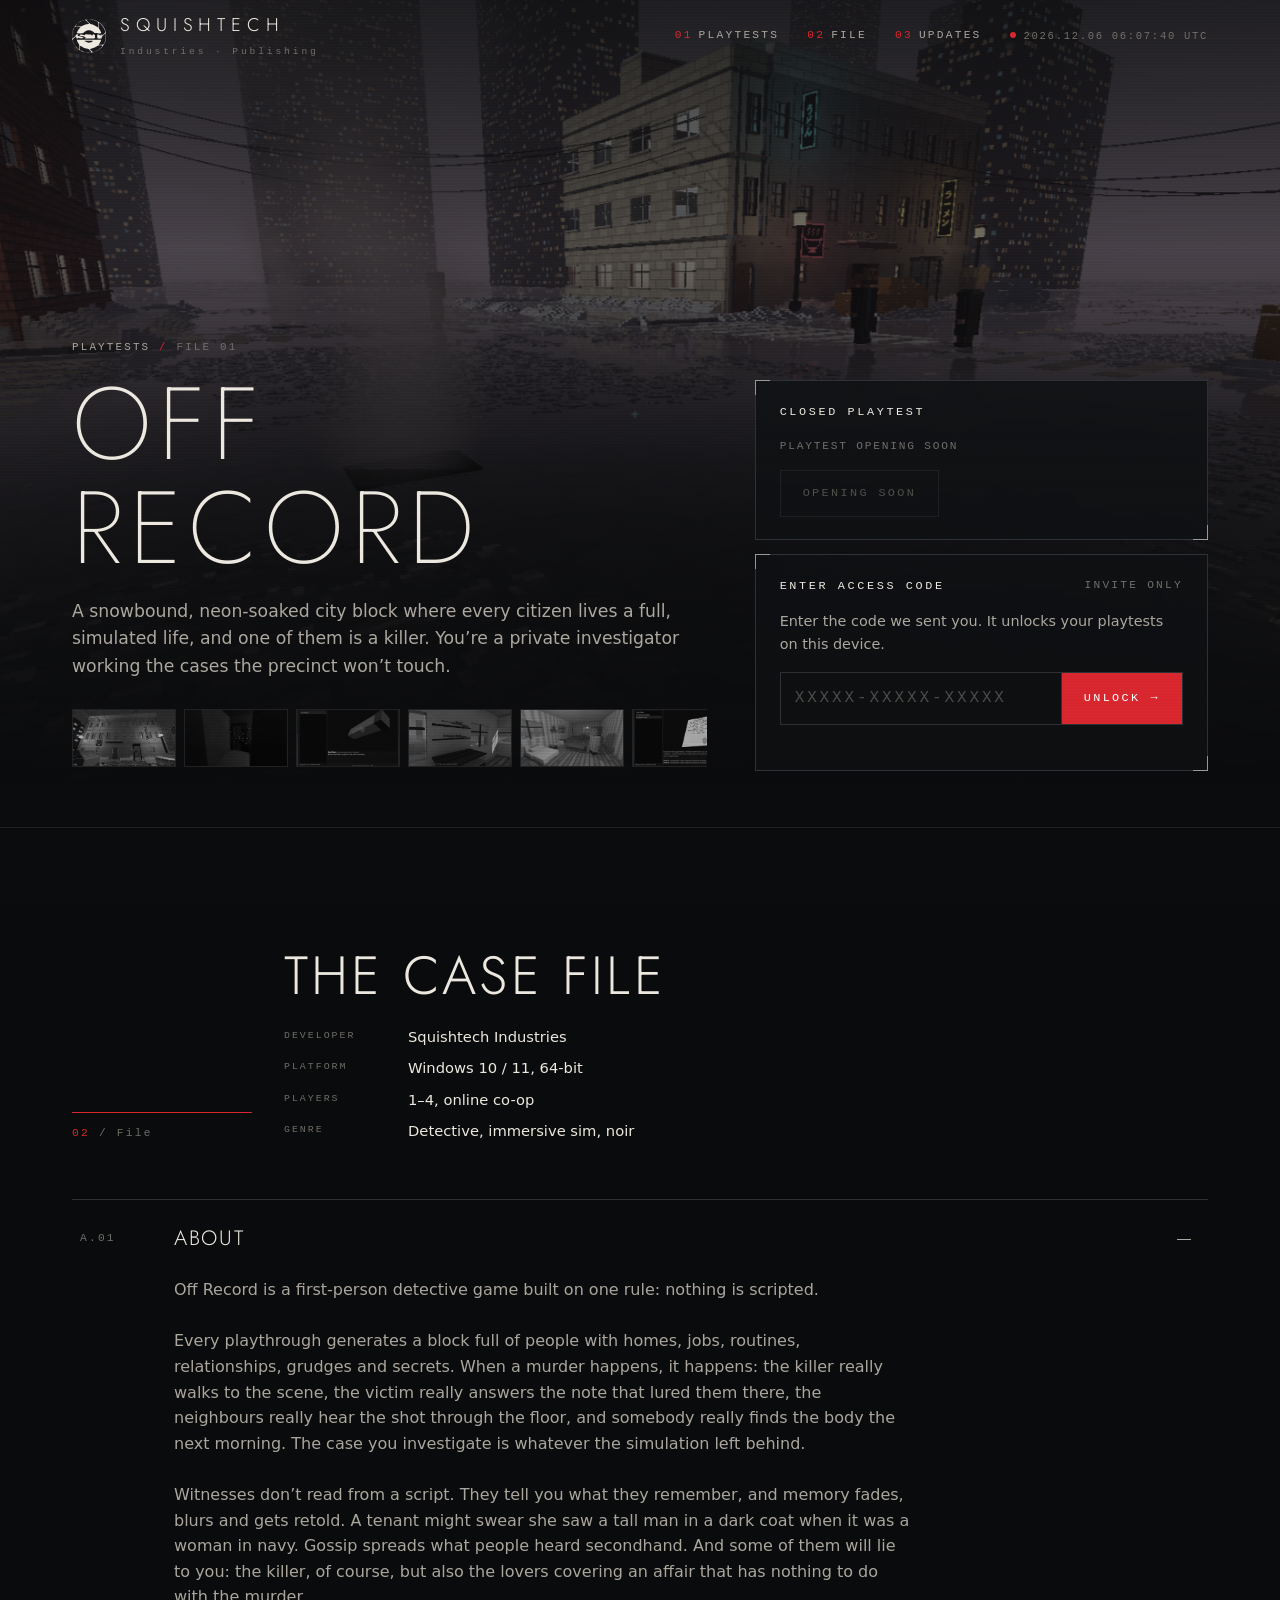
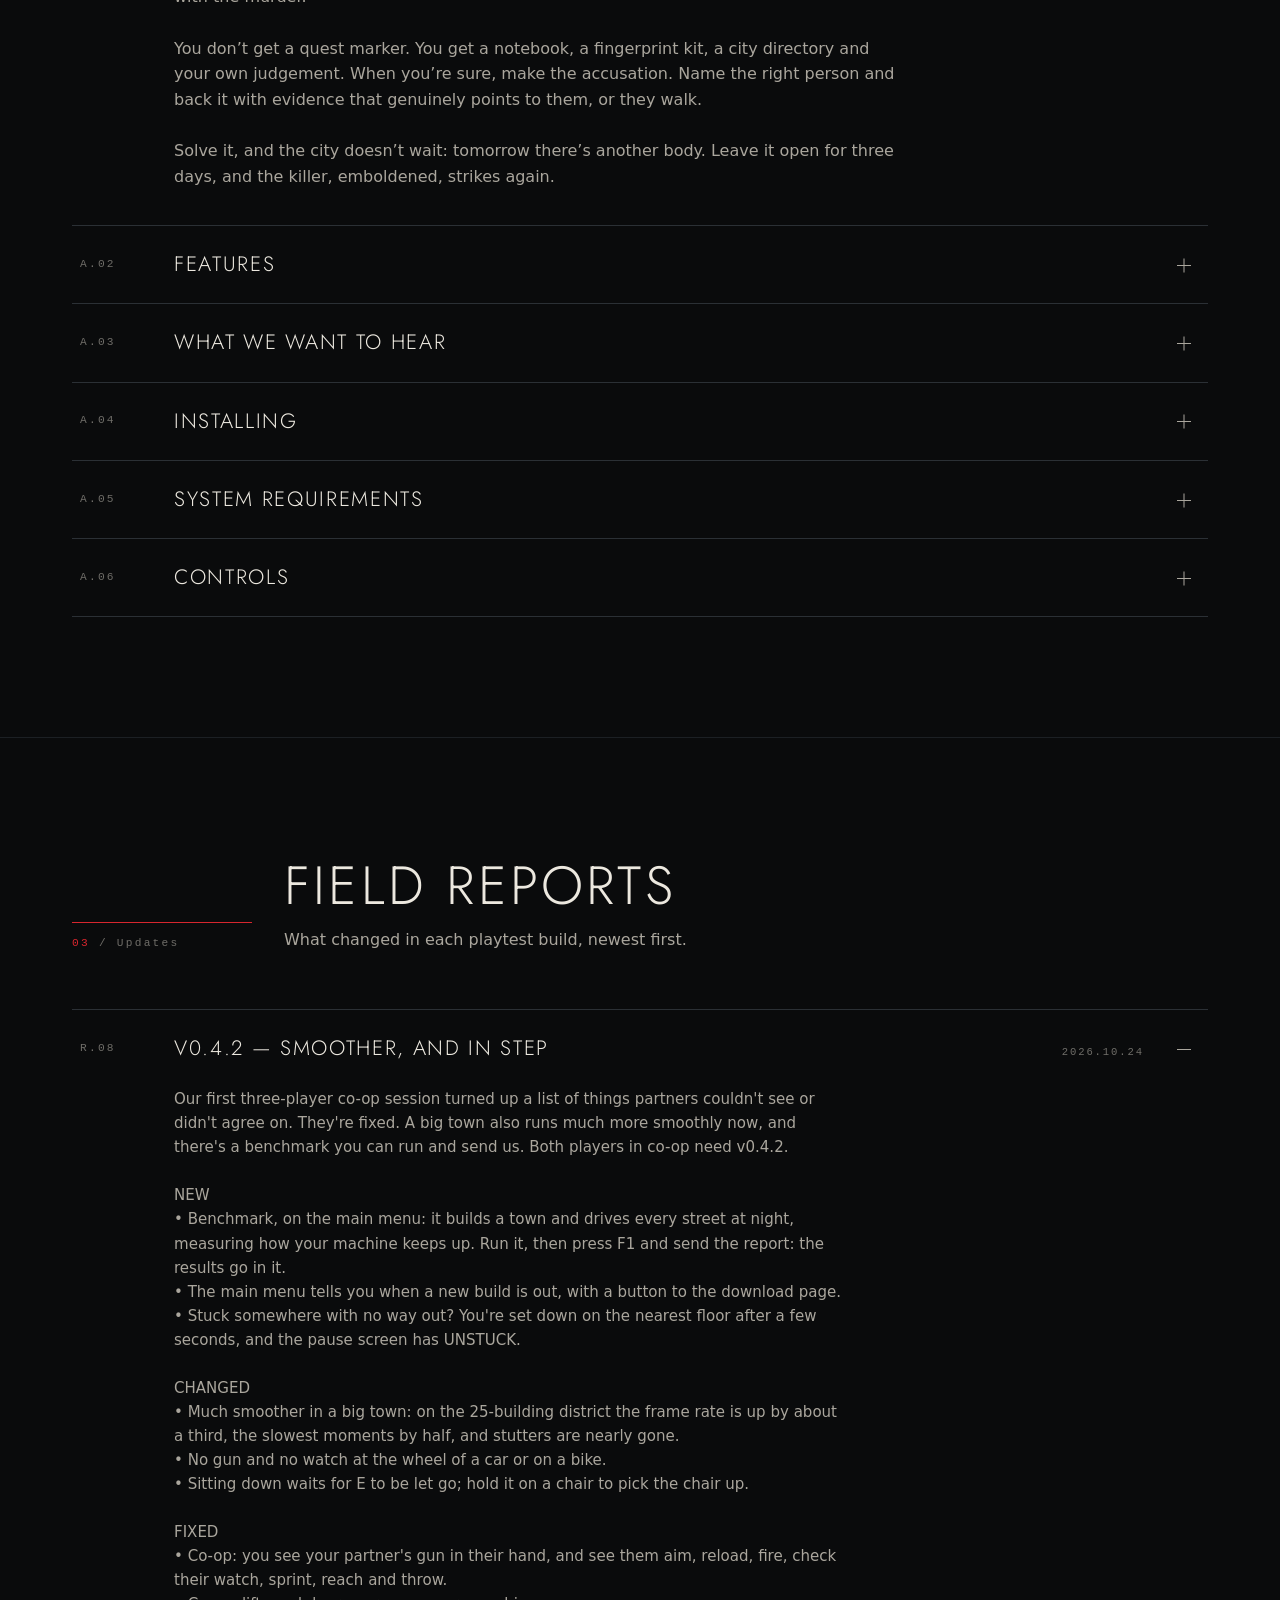
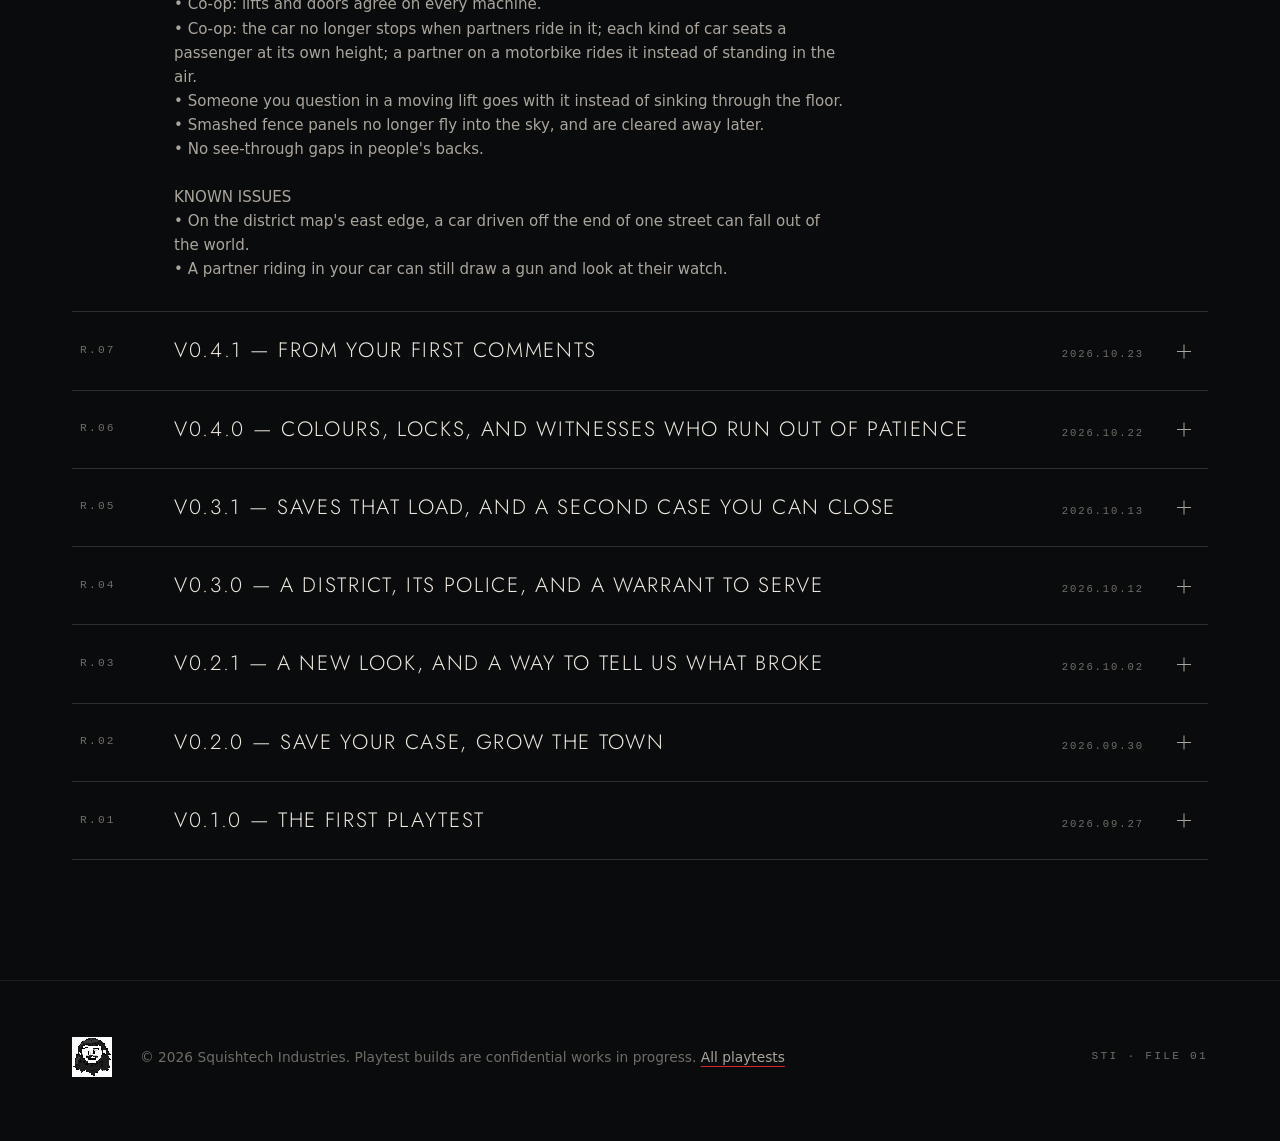
==== games/offrecord/index.html @ d476fdf0 "Squishtech Playtests landing page and download portal Turn the store-page mockup into the Squishtech" ====
<!doctype html>
<html lang="en">
<head>
<meta charset="utf-8">
<meta name="viewport" content="width=device-width,initial-scale=1">
<meta name="theme-color" content="#0a0b0c">
<title>Off Record · Squishtech Playtests</title>
<meta name="description" content="Off Record: a first-person detective game in a snowbound, neon-soaked city block where nothing is scripted. Closed playtest by Squishtech Industries.">
<meta property="og:title" content="Off Record">
<meta property="og:description" content="A snowbound, neon-soaked city block where every citizen lives a full simulated life, and one of them is a killer.">
<meta property="og:type" content="website">
<link rel="icon" href="../../site/favicon.svg" type="image/svg+xml">
<link rel="preload" href="../../site/fonts/jost-latin-300-normal.woff2" as="font" type="font/woff2" crossorigin>
<link rel="preload" href="../../site/fonts/jost-latin-200-normal.woff2" as="font" type="font/woff2" crossorigin>
<link rel="stylesheet" href="../../site/site.css">
</head>
<body data-root="../../">
<header class="site-head">
  <div class="shell">
    <a class="wordmark" href="../../" aria-label="Squishtech Industries Publishing, home">
      <img src="../../site/brand/sti-logo.svg" alt="">
      <div><span class="name">Squishtech</span><span class="sub">Industries · Publishing</span></div>
    </a>
    <nav class="site-nav" aria-label="Main">
      <a href="../../#playtests"><span>01</span>Playtests</a>
      <a href="#file"><span>02</span>File</a>
      <a href="#updates"><span>03</span>Updates</a>
      <span class="clock" data-clock aria-hidden="true"></span>
    </nav>
  </div>
</header>

<main>
  <section class="game-hero">
    <div class="bg" id="heroBg" role="img" aria-label="Off Record screenshot"></div>
    <div class="shell">
      <div>
        <div class="crumbs"><a href="../../#playtests">Playtests</a> <span class="signal">/</span> File 01</div>
        <h1 class="display" data-decode>Off Record</h1>
        <p class="lead">A snowbound, neon-soaked city block where every citizen lives a full, simulated life, and one of them is a killer. You’re a private investigator working the cases the precinct won’t touch.</p>
        <div class="filmstrip" id="filmstrip" aria-label="Screenshots"></div>
      </div>
      <aside class="side">
        <div class="panel frame">
          <h2>Closed playtest</h2>
          <div class="dl" data-download="offrecord" data-details="off"></div>
        </div>
        <div class="access" data-access></div>
      </aside>
    </div>
  </section>

  <section class="section" id="file">
    <div class="shell">
      <div class="section-head reveal">
        <div class="idx"><b>02</b> / File</div>
        <div>
          <h2 class="display" data-decode>The case file</h2>
          <dl class="facts" style="margin-top:22px">
            <dt>Developer</dt><dd>Squishtech Industries</dd>
            <dt>Platform</dt><dd>Windows 10 / 11, 64-bit</dd>
            <dt>Players</dt><dd>1–4, online co-op</dd>
            <dt>Genre</dt><dd>Detective, immersive sim, noir</dd>
          </dl>
        </div>
      </div>

      <div class="folio qa reveal">
        <div class="q is-open">
          <button class="tab" type="button" aria-expanded="true" aria-controls="f1"><span class="num">A.01</span><h3>About</h3><span class="chev" aria-hidden="true"></span></button>
          <div class="fold" id="f1"><div class="inner"><div class="leaf"><div><p>Off Record is a first-person detective game built on one rule: nothing is scripted.

Every playthrough generates a block full of people with homes, jobs, routines, relationships, grudges and secrets. When a murder happens, it happens: the killer really walks to the scene, the victim really answers the note that lured them there, the neighbours really hear the shot through the floor, and somebody really finds the body the next morning. The case you investigate is whatever the simulation left behind.

Witnesses don’t read from a script. They tell you what they remember, and memory fades, blurs and gets retold. A tenant might swear she saw a tall man in a dark coat when it was a woman in navy. Gossip spreads what people heard secondhand. And some of them will lie to you: the killer, of course, but also the lovers covering an affair that has nothing to do with the murder.

You don’t get a quest marker. You get a notebook, a fingerprint kit, a city directory and your own judgement. When you’re sure, make the accusation. Name the right person and back it with evidence that genuinely points to them, or they walk.

Solve it, and the city doesn’t wait: tomorrow there’s another body. Leave it open for three days, and the killer, emboldened, strikes again.</p></div></div></div></div>
        </div>

        <div class="q">
          <button class="tab" type="button" aria-expanded="false" aria-controls="f2"><span class="num">A.02</span><h3>Features</h3><span class="chev" aria-hidden="true"></span></button>
          <div class="fold" id="f2"><div class="inner"><div class="leaf"><div><ul class="feature-list">
            <li><b>Nothing is scripted.</b> Every playthrough generates a block of citizens with homes, jobs, schedules, relationships, grudges and secrets, and one of them becomes a killer.</li>
            <li><b>Witnesses who only know what they saw.</b> Interviews draw on each person’s own fading memory and secondhand gossip, never the truth. Some people lie, and not only the killer.</li>
            <li><b>Real forensics.</b> Dust anything you pick up for fingerprints and match them against prints you take. Every citizen writes in their own hand: compare a sample to that unsigned note yourself.</li>
            <li><b>No quest markers.</b> A notebook, an evidence kit, a city map and a public directory. Accuse only when you can prove it: the right person, and two pieces of evidence that point to them.</li>
            <li><b>The city doesn’t wait.</b> Solve a case and tomorrow brings another body. Leave one open for three days and the killer strikes again, often at the witness who saw them.</li>
            <li><b>A town you learn.</b> The streets stay; which building stands where, what’s in its basements and who lives there changes every game. Every building can be entered, rooftops included.</li>
            <li><b>People who live their day.</b> Citizens walk their schedules through the streets and halls; lamplit windows go dark as the block goes to bed.</li>
            <li><b>Firearms, with consequences.</b> Seven guns, aiming down the sights, recoil and reloads. Shots are heard through the building, and shooting the wrong person costs you.</li>
            <li><b>Co-op for up to four.</b> Share one city, one case file and one set of evidence.</li>
            <li><b>Winter neon noir.</b> Falling snow, rain-slick cobbles mirroring the signs, magenta haze, steaming grates and a noir jazz score.</li>
          </ul></div></div></div></div>
        </div>

        <div class="q">
          <button class="tab" type="button" aria-expanded="false" aria-controls="f3"><span class="num">A.03</span><h3>What we want to hear</h3><span class="chev" aria-hidden="true"></span></button>
          <div class="fold" id="f3"><div class="inner"><div class="leaf"><div><p>Was the case fair: could you solve it from what you found? Where did you get stuck? Did a witness say something that made no sense? Bugs, crashes and frame rates. Press F1 in game to send a report; the main menu’s benchmark adds your performance results to it. The case list’s Show solutions box reveals the answer after you’ve played.</p></div></div></div></div>
        </div>

        <div class="q">
          <button class="tab" type="button" aria-expanded="false" aria-controls="f4"><span class="num">A.04</span><h3>Installing</h3><span class="chev" aria-hidden="true"></span></button>
          <div class="fold" id="f4"><div class="inner"><div class="leaf"><div><p>Unzip anywhere and run OffRecord\OffRecord.exe, keeping the folder together. From then on the game updates itself: it checks for a newer build each time it starts and installs it on the next launch. Your saves and settings are kept.

The playtest isn’t code-signed yet: if Windows says it protected your PC, choose More info → Run anyway. In co-op, every player needs the same build.</p></div></div></div></div>
        </div>

        <div class="q">
          <button class="tab" type="button" aria-expanded="false" aria-controls="f5"><span class="num">A.05</span><h3>System requirements</h3><span class="chev" aria-hidden="true"></span></button>
          <div class="fold" id="f5"><div class="inner"><div class="leaf"><div><dl class="reqs">
            <dt>OS</dt><dd>Windows 10 or 11, 64-bit</dd>
            <dt>Graphics</dt><dd>Vulkan-capable GPU (roughly GTX 900 / RX 400 series or newer)</dd>
            <dt>Co-op</dt><dd>1–4 players; the host opens port 7777 to play over the internet</dd>
          </dl></div></div></div></div>
        </div>

        <div class="q">
          <button class="tab" type="button" aria-expanded="false" aria-controls="f6"><span class="num">A.06</span><h3>Controls</h3><span class="chev" aria-hidden="true"></span></button>
          <div class="fold" id="f6"><div class="inner"><div class="leaf"><div><table class="keys">
            <tr><td>Move / sprint / jump</td><td>WASD / Shift / Space</td></tr>
            <tr><td>Talk, open, collect, use</td><td>E</td></tr>
            <tr><td>Notebook</td><td>Tab</td></tr>
            <tr><td>Inventory, dust for prints</td><td>I, then F</td></tr>
            <tr><td>Map</td><td>M</td></tr>
            <tr><td>Wristwatch: set a time, wait</td><td>Q, scroll, E</td></tr>
            <tr><td>Flashlight</td><td>L</td></tr>
            <tr><td>Draw / switch gun</td><td>G / 1–7</td></tr>
            <tr><td>Fire / aim / reload</td><td>LMB / RMB / R</td></tr>
            <tr><td>Horn</td><td>H</td></tr>
            <tr><td>Performance, fullscreen</td><td>F3, F11</td></tr>
            <tr><td>Report a bug</td><td>F1</td></tr>
            <tr><td>Pause, settings</td><td>Esc</td></tr>
          </table></div></div></div></div>
        </div>
      </div>
    </div>
  </section>

  <section class="section" id="updates">
    <div class="shell">
      <div class="section-head reveal">
        <div class="idx"><b>03</b> / Updates</div>
        <div><h2 class="display" data-decode>Field reports</h2><p>What changed in each playtest build, newest first.</p></div>
      </div>
      <div class="log qa reveal" id="posts"></div>
    </div>
  </section>
</main>

<footer class="site-foot">
  <div class="shell">
    <img class="head" src="../../site/brand/squish-head.png" alt="" width="40" height="40">
    <p>© 2026 Squishtech Industries. Playtest builds are confidential works in progress. <a href="../../">All playtests</a></p>
    <span class="label">STI · File 01</span>
  </div>
</footer>

<script src="../../site/config.js"></script>
<script src="../../site/games.js"></script>
<script src="../../site/manifest.js"></script>
<script src="updates.js"></script>
<script src="../../site/fx.js"></script>
<script src="../../site/portal.js"></script>
<script>
(function () {
  const root = '../../';
  const reduce = matchMedia('(prefers-reduced-motion: reduce)').matches;
  const shots = ((window.SQT_SCREENSHOTS || {}).offrecord || []).map(p => root + p);
  const bg = document.getElementById('heroBg');
  const strip = document.getElementById('filmstrip');
  const url = u => 'url(' + JSON.stringify(u) + ')';
  let current = Math.max(0, shots.findIndex(s => /streets/i.test(s)));
  function show(i) {
    current = i;
    if (shots[i]) bg.style.backgroundImage = url(shots[i]);
    strip.querySelectorAll('button').forEach((b, j) => b.setAttribute('aria-current', String(i === j)));
  }
  shots.forEach((u, i) => {
    const b = document.createElement('button');
    b.type = 'button'; b.style.backgroundImage = url(u); b.setAttribute('aria-label', 'Show screenshot ' + (i + 1));
    b.addEventListener('click', () => show(i));
    strip.append(b);
  });
  show(current);
  if (!reduce) addEventListener('scroll', () => { bg.style.transform = `translateY(${scrollY * 0.25}px) scale(1.04)`; }, { passive: true });

  // field reports: each a fold, the newest open
  const list = document.getElementById('posts');
  const posts = (window.STORE_UPDATES || []).slice().sort((a, b) => String(b.date).localeCompare(String(a.date)));
  posts.forEach((p, i) => {
    const id = 'post-' + i;
    const q = document.createElement('div'); q.className = 'q' + (i === 0 ? ' is-open' : '');
    const tab = document.createElement('button'); tab.className = 'tab'; tab.type = 'button';
    tab.setAttribute('aria-expanded', String(i === 0)); tab.setAttribute('aria-controls', id);
    const num = document.createElement('span'); num.className = 'num'; num.textContent = 'R.' + String(posts.length - i).padStart(2, '0');
    const h = document.createElement('h3');
    const title = document.createElement('span'); title.textContent = p.title || 'Update';
    const t = document.createElement('time'); t.dateTime = p.date || ''; t.textContent = String(p.date || '').replace(/-/g, '.');
    h.append(title, t);
    const chev = document.createElement('span'); chev.className = 'chev'; chev.setAttribute('aria-hidden', 'true');
    tab.append(num, h, chev);
    const fold = document.createElement('div'); fold.className = 'fold'; fold.id = id;
    const inner = document.createElement('div'); inner.className = 'inner';
    const leaf = document.createElement('div'); leaf.className = 'leaf';
    const body = document.createElement('p'); body.className = 'text'; body.textContent = p.body || '';
    leaf.append(body); inner.append(leaf); fold.append(inner); q.append(tab, fold); list.append(q);
  });
  if (!posts.length) list.textContent = 'No updates posted yet.';
})();
</script>
</body>
</html>
---- site/site.css ----
/* Squishtech Industries Publishing — ink, paper, one signal red. Hairline frames that unfold. */

/* Jost (SIL Open Font License 1.1; see fonts/OFL.txt), latin subset, self-hosted. */
@font-face { font-family: "Jost"; src: url("fonts/jost-latin-200-normal.woff2") format("woff2"); font-weight: 200; font-display: swap; }
@font-face { font-family: "Jost"; src: url("fonts/jost-latin-300-normal.woff2") format("woff2"); font-weight: 300; font-display: swap; }

:root {
  --ink: #0a0b0c;
  --ink-2: #0f1113;
  --panel: #131619;
  --panel-2: #181b1f;
  --line: #2b3035;
  --line-soft: #1c2024;
  --paper: #ece8df;
  --paper-dim: #aaa69d;
  --faint: #6f6d68;
  --signal: #d7262e;
  --signal-soft: #d7262e33;
  --display: "Jost", "Segoe UI Light", "Helvetica Neue", Arial, sans-serif;
  --body: system-ui, -apple-system, "Segoe UI", Roboto, "Helvetica Neue", Arial, sans-serif;
  --mono: ui-monospace, "Cascadia Mono", "SFMono-Regular", Consolas, "Liberation Mono", monospace;
  --shell: 1200px;
  --ease: cubic-bezier(.2, .7, .1, 1);
  --fold: cubic-bezier(.65, 0, .25, 1);
  color-scheme: dark;
  font-family: var(--body);
  color: var(--paper);
  background: var(--ink);
}
* { box-sizing: border-box; }
html { scroll-behavior: smooth; }
body { margin: 0; background: var(--ink); line-height: 1.6; -webkit-font-smoothing: antialiased; overflow-x: hidden; }
body::after { /* film grain + scanlines, never in the way */
  content: ""; position: fixed; inset: 0; pointer-events: none; z-index: 100; opacity: .05; mix-blend-mode: overlay;
  background: repeating-linear-gradient(0deg, #fff 0 1px, transparent 1px 3px);
}
img { max-width: 100%; display: block; }
a { color: var(--paper); text-decoration-color: var(--signal); text-underline-offset: 4px; }
a:hover { color: #fff; }
button, input { font: inherit; color: inherit; }
::selection { background: var(--signal); color: #fff; }
:focus-visible { outline: 1px solid var(--signal); outline-offset: 3px; }
.shell { max-width: var(--shell); margin: 0 auto; padding: 0 32px; }
.sr { position: absolute; width: 1px; height: 1px; overflow: hidden; clip: rect(0 0 0 0); white-space: nowrap; }
.mono, .label { font-family: var(--mono); font-size: .7rem; letter-spacing: .2em; text-transform: uppercase; color: var(--faint); }
.label b { color: var(--paper); font-weight: 500; }
.signal { color: var(--signal); }
.display { font-family: var(--display); font-weight: 300; text-transform: uppercase; letter-spacing: .06em; line-height: 1.02; }

/* corner brackets: the frame motif */
.frame { position: relative; }
.frame::before, .frame::after { content: ""; position: absolute; width: 14px; height: 14px; border: 1px solid var(--paper); opacity: .55; pointer-events: none; transition: all .5s var(--ease); }
.frame::before { top: -1px; left: -1px; border-right: 0; border-bottom: 0; }
.frame::after { bottom: -1px; right: -1px; border-left: 0; border-top: 0; }
.frame:hover::before, .frame:hover::after, .frame.is-open::before, .frame.is-open::after { width: 22px; height: 22px; opacity: 1; border-color: var(--signal); }

/* ---- header ---------------------------------------------------------------------------------------------------- */
.site-head { position: fixed; inset: 0 0 auto; z-index: 50; transition: background .4s, border-color .4s; border-bottom: 1px solid transparent; }
.site-head.scrolled { background: #0a0b0cd9; backdrop-filter: blur(10px); border-color: var(--line-soft); }
.site-head .shell { display: flex; align-items: center; justify-content: space-between; gap: 20px; height: 72px; }
.wordmark { display: flex; align-items: center; gap: 14px; text-decoration: none; color: var(--paper); }
.wordmark img { width: 34px; height: 34px; transition: transform 1.2s var(--ease); }
.wordmark:hover img { transform: rotate(-120deg); }
.wordmark .name { font-family: var(--display); font-size: 1.15rem; letter-spacing: .32em; text-transform: uppercase; line-height: 1; }
.wordmark .sub { display: block; font-family: var(--mono); font-size: .6rem; letter-spacing: .3em; color: var(--faint); margin-top: 5px; }
.site-nav { display: flex; gap: 28px; align-items: center; }
.site-nav a { font-family: var(--mono); font-size: .7rem; letter-spacing: .2em; text-transform: uppercase; color: var(--paper-dim); text-decoration: none; position: relative; padding: 6px 0; }
.site-nav a span { color: var(--signal); margin-right: 6px; }
.site-nav a::after { content: ""; position: absolute; left: 0; right: 100%; bottom: 0; height: 1px; background: var(--signal); transition: right .4s var(--ease); }
.site-nav a:hover { color: var(--paper); }
.site-nav a:hover::after { right: 0; }
.clock { font-family: var(--mono); font-size: .66rem; letter-spacing: .16em; color: var(--faint); white-space: nowrap; }
.clock::before { content: ""; display: inline-block; width: 6px; height: 6px; border-radius: 50%; background: var(--signal); margin-right: 8px; vertical-align: 1px; animation: blink 2.4s steps(1) infinite; }
@keyframes blink { 50% { opacity: .2; } }

/* ---- hero ------------------------------------------------------------------------------------------------------ */
.hero { position: relative; min-height: 100vh; min-height: 100svh; display: flex; align-items: center; overflow: hidden; border-bottom: 1px solid var(--line-soft); }
.hero::before { /* survey grid */
  content: ""; position: absolute; inset: 0; pointer-events: none;
  background-image: linear-gradient(var(--line-soft) 1px, transparent 1px), linear-gradient(90deg, var(--line-soft) 1px, transparent 1px);
  background-size: 64px 64px; mask-image: radial-gradient(ellipse 70% 70% at 70% 50%, #000 20%, transparent 75%); opacity: .7;
}
.hero-canvas { position: absolute; inset: 0; z-index: 0; }
.hero-canvas canvas { display: block; width: 100%; height: 100%; }
.hero-fallback { position: absolute; right: 8%; top: 50%; width: min(38vw, 440px); transform: translateY(-50%); opacity: .9; }
.has-3d .hero-fallback { display: none; }
.hero .shell { position: relative; z-index: 2; width: 100%; padding-top: 110px; padding-bottom: 80px; }
.hero-copy { max-width: 560px; }
.hero h1 { font-weight: 200; font-size: clamp(2.6rem, 6.4vw, 5.4rem); margin: 18px 0 22px; }
.hero h1 em { font-style: normal; color: var(--signal); }
.hero .lead { color: var(--paper-dim); font-size: 1.06rem; max-width: 30em; margin: 0 0 36px; }
.hero-meta { position: absolute; z-index: 2; bottom: 28px; left: 0; right: 0; }
.hero-meta .shell { display: flex; justify-content: space-between; gap: 16px; padding-top: 0; padding-bottom: 0; }
.scroll-cue { display: flex; align-items: center; gap: 12px; }
.scroll-cue i { width: 1px; height: 36px; background: linear-gradient(var(--signal), transparent); animation: cue 2s var(--ease) infinite; transform-origin: top; }
@keyframes cue { 0% { transform: scaleY(0); } 60% { transform: scaleY(1); } 100% { transform: scaleY(1); opacity: 0; } }

/* ---- access terminal ------------------------------------------------------------------------------------------- */
.access { background: #0f1113cc; backdrop-filter: blur(6px); border: 1px solid var(--line); padding: 22px 24px 18px; max-width: 460px; }
.access .head { display: flex; justify-content: space-between; align-items: center; margin-bottom: 14px; }
.access h2 { font-family: var(--mono); font-weight: 500; font-size: .74rem; letter-spacing: .22em; text-transform: uppercase; margin: 0; color: var(--paper); }
.access p { color: var(--paper-dim); font-size: .9rem; margin: 0 0 16px; }
.access form { display: flex; gap: 0; border: 1px solid var(--line); transition: border-color .3s; }
.access form:focus-within { border-color: var(--paper-dim); }
.access input { flex: 1; min-width: 0; background: transparent; border: 0; padding: 13px 14px; font-family: var(--mono); letter-spacing: .18em; text-transform: uppercase; outline: none; }
.access input::placeholder { color: #4b4a47; }
.access .msg { min-height: 1.5em; margin: 10px 0 0; font-family: var(--mono); font-size: .7rem; letter-spacing: .12em; text-transform: uppercase; color: var(--faint); }
.access .msg.err { color: var(--signal); }
.access .who { display: flex; align-items: baseline; gap: 10px; flex-wrap: wrap; margin-bottom: 6px; }
.access .who .name { font-family: var(--display); font-size: 1.6rem; text-transform: uppercase; letter-spacing: .08em; }
.granted { font-family: var(--mono); font-size: .66rem; letter-spacing: .2em; color: var(--ink); background: var(--paper); padding: 3px 7px; }

/* ---- buttons ---------------------------------------------------------------------------------------------------- */
.btn { position: relative; display: inline-flex; align-items: center; justify-content: center; gap: 10px; padding: 13px 22px; border: 1px solid var(--paper); background: transparent; color: var(--paper); font-family: var(--mono); font-size: .74rem; letter-spacing: .2em; text-transform: uppercase; cursor: pointer; text-decoration: none; white-space: nowrap; overflow: hidden; isolation: isolate; transition: color .35s var(--ease), border-color .35s; }
.btn::before { content: ""; position: absolute; inset: 0; background: var(--paper); transform: scaleX(0); transform-origin: right; transition: transform .45s var(--fold); z-index: -1; }
.btn:hover::before { transform: scaleX(1); transform-origin: left; }
.btn:hover { color: var(--ink); }
.btn-primary { background: var(--signal); border-color: var(--signal); color: #fff; }
.btn-primary::before { background: var(--paper); }
.btn-ghost { border-color: var(--line); color: var(--paper-dim); }
.btn[disabled] { border-color: var(--line-soft); color: #4f4e4a; background: transparent; cursor: default; }
.btn[disabled]::before { display: none; }
.btn .arrow { transition: transform .4s var(--ease); }
.btn:hover .arrow { transform: translateX(4px); }
.access .btn { border: 0; border-left: 1px solid var(--line); }
.btn-link { background: none; border: 0; padding: 0; font-family: var(--mono); font-size: .66rem; letter-spacing: .18em; text-transform: uppercase; color: var(--faint); cursor: pointer; text-decoration: underline; text-decoration-color: var(--line); text-underline-offset: 4px; }
.btn-link:hover { color: var(--paper); text-decoration-color: var(--signal); }

/* ---- sections --------------------------------------------------------------------------------------------------- */
.section { padding: 120px 0; position: relative; }
.section + .section { border-top: 1px solid var(--line-soft); }
.section-head { display: grid; grid-template-columns: 180px 1fr; gap: 32px; margin-bottom: 56px; align-items: end; }
.section-head .idx { font-family: var(--mono); font-size: .7rem; letter-spacing: .2em; color: var(--faint); border-top: 1px solid var(--signal); padding-top: 12px; }
.section-head .idx b { color: var(--signal); font-weight: 500; }
.section-head h2 { font-size: clamp(2rem, 4.2vw, 3.4rem); margin: 0; }
.section-head p { color: var(--paper-dim); margin: 14px 0 0; max-width: 40em; }

/* ---- dossiers: the playtest list. Folded: one line. Unfolded: everything. --------------------------------------- */
.dossiers { border-top: 1px solid var(--line); }
.dossier { border-bottom: 1px solid var(--line); }
.dossier > .tab { all: unset; box-sizing: border-box; display: grid; grid-template-columns: 70px minmax(0, 1fr) auto 32px; align-items: center; gap: 24px; width: 100%; padding: 26px 8px; cursor: pointer; position: relative; }
.dossier > .tab::before { content: ""; position: absolute; left: 0; top: 0; bottom: 0; width: 0; background: linear-gradient(90deg, var(--signal-soft), transparent); transition: width .6s var(--ease); pointer-events: none; }
.dossier > .tab:hover::before, .dossier.is-open > .tab::before { width: 45%; }
.dossier > .tab:focus-visible { outline: 1px solid var(--signal); outline-offset: -1px; }
.dossier .num { font-family: var(--mono); font-size: .74rem; letter-spacing: .2em; color: var(--faint); position: relative; }
.dossier.is-open .num { color: var(--signal); }
.dossier .t { font-family: var(--display); font-size: clamp(1.6rem, 3.4vw, 2.6rem); text-transform: uppercase; letter-spacing: .07em; line-height: 1; position: relative; transition: letter-spacing .7s var(--ease); }
.dossier > .tab:hover .t { letter-spacing: .1em; }
.dossier .state { display: flex; gap: 18px; align-items: center; position: relative; }
.dossier .state .label { white-space: nowrap; }
.pill { font-family: var(--mono); font-size: .62rem; letter-spacing: .2em; text-transform: uppercase; padding: 4px 8px; border: 1px solid var(--line); color: var(--faint); white-space: nowrap; }
.pill.on { border-color: var(--paper); color: var(--paper); }
.pill.hot { border-color: var(--signal); color: #fff; background: var(--signal); }
.dossier .chev { width: 32px; height: 32px; position: relative; }
.dossier .chev::before, .dossier .chev::after { content: ""; position: absolute; left: 8px; right: 8px; top: 50%; height: 1px; background: var(--paper); transition: transform .5s var(--fold); }
.dossier .chev::after { transform: rotate(90deg); }
.dossier.is-open .chev::after { transform: rotate(0); }
.dossier.is-open .chev::before { background: var(--signal); }

/* the fold: height opens by grid rows, the leaves swing down out of the crease one after another */
.fold { display: grid; grid-template-rows: 0fr; transition: grid-template-rows .8s var(--fold); }
.is-open > .fold { grid-template-rows: 1fr; }
.fold > .inner { overflow: hidden; perspective: 1400px; min-height: 0; }
.leaf { transform-origin: 50% 0; transform: rotateX(-88deg); opacity: 0; transition: transform .8s var(--fold), opacity .5s; backface-visibility: hidden; }
.is-open > .fold .leaf { transform: none; opacity: 1; }
.is-open > .fold .leaf:nth-child(2) { transition-delay: .12s; }
.is-open > .fold .leaf:nth-child(3) { transition-delay: .24s; }
.is-open > .fold .leaf:nth-child(4) { transition-delay: .36s; }

.dossier .sheet { display: grid; grid-template-columns: minmax(0, 1.1fr) minmax(0, 1fr); gap: 40px; padding: 4px 8px 44px 102px; }
.dossier .art { aspect-ratio: 16/9; position: relative; overflow: hidden; border: 1px solid var(--line); background: var(--panel); }
.dossier .art img { width: 100%; height: 100%; object-fit: cover; filter: grayscale(.35) contrast(1.05); transform: scale(1.06); transition: transform 1.6s var(--ease), filter .8s; }
.dossier.is-open .art img { transform: scale(1); }
.dossier .art:hover img { filter: none; }
.dossier .art .plate { position: absolute; inset: 0; display: grid; place-items: center; text-align: center; padding: 24px; }
.dossier .art .plate span { font-family: var(--display); font-size: clamp(1.6rem, 3vw, 2.4rem); text-transform: uppercase; letter-spacing: .2em; position: relative; }
.dossier .art .plate::before { content: ""; position: absolute; inset: 0; background: radial-gradient(circle at 30% 30%, color-mix(in srgb, var(--g) 38%, transparent), transparent 60%), repeating-linear-gradient(135deg, #ffffff06 0 1px, transparent 1px 12px); }
.dossier .art .stamp { position: absolute; top: 14px; left: 14px; font-family: var(--mono); font-size: .62rem; letter-spacing: .22em; padding: 4px 8px; background: var(--ink); border: 1px solid var(--signal); color: var(--paper); }
.dossier .art .reticle { position: absolute; inset: 14px; pointer-events: none; border: 1px solid transparent; }
.dossier .art .reticle::before, .dossier .art .reticle::after { content: ""; position: absolute; width: 18px; height: 18px; border: 1px solid var(--paper); opacity: .7; }
.dossier .art .reticle::before { right: 0; top: 0; border-left: 0; border-bottom: 0; }
.dossier .art .reticle::after { left: 0; bottom: 0; border-right: 0; border-top: 0; }
.dossier .brief { display: flex; flex-direction: column; gap: 18px; }
.dossier .brief .tagline { font-size: 1.08rem; color: var(--paper); margin: 0; }
.chips { display: flex; flex-wrap: wrap; gap: 6px; }
.chips span { font-family: var(--mono); font-size: .64rem; letter-spacing: .16em; text-transform: uppercase; color: var(--paper-dim); border: 1px solid var(--line); padding: 4px 8px; }
.barcode { height: 26px; width: 180px; opacity: .45; margin-top: 22px; display: block; }

/* ---- download widget -------------------------------------------------------------------------------------------- */
.dl { display: flex; flex-direction: column; gap: 14px; }
.dl .status { display: grid; grid-template-columns: repeat(3, auto); justify-content: start; gap: 4px 28px; }
.dl .status div { display: flex; flex-direction: column; gap: 2px; }
.dl .status .k { font-family: var(--mono); font-size: .6rem; letter-spacing: .22em; text-transform: uppercase; color: var(--faint); }
.dl .status .v { font-family: var(--mono); font-size: .82rem; letter-spacing: .08em; color: var(--paper); }
.dl .status .note { grid-column: 1 / -1; font-family: var(--mono); font-size: .7rem; letter-spacing: .16em; text-transform: uppercase; color: var(--faint); }
.dl .row { display: flex; gap: 10px; flex-wrap: wrap; }
.dl details { border-top: 1px solid var(--line-soft); padding-top: 12px; }
.dl details summary { cursor: pointer; list-style: none; font-family: var(--mono); font-size: .66rem; letter-spacing: .2em; text-transform: uppercase; color: var(--faint); }
.dl details summary::-webkit-details-marker { display: none; }
.dl details summary::before { content: "+ "; color: var(--signal); }
.dl details[open] summary::before { content: "– "; }
.dl details p { white-space: pre-wrap; margin: 10px 0 0; color: var(--paper-dim); font-size: .9rem; }

/* ---- procedure -------------------------------------------------------------------------------------------------- */
.steps { display: grid; grid-template-columns: repeat(4, minmax(0, 1fr)); border-top: 1px solid var(--line); border-left: 1px solid var(--line); }
.step { border-right: 1px solid var(--line); border-bottom: 1px solid var(--line); padding: 28px 26px 34px; position: relative; overflow: hidden; min-height: 250px; }
.step .n { font-family: var(--display); font-size: 4.2rem; line-height: 1; color: transparent; -webkit-text-stroke: 1px var(--line); transition: -webkit-text-stroke-color .5s; }
.step:hover .n { -webkit-text-stroke-color: var(--signal); }
.step h3 { font-family: var(--mono); font-weight: 500; font-size: .78rem; letter-spacing: .22em; text-transform: uppercase; margin: 22px 0 10px; }
.step p { margin: 0; color: var(--paper-dim); font-size: .92rem; }
.step::after { content: ""; position: absolute; left: 0; bottom: 0; height: 2px; width: 100%; background: var(--signal); transform: scaleX(0); transform-origin: left; transition: transform .7s var(--ease); }
.step:hover::after { transform: scaleX(1); }
kbd { font-family: var(--mono); font-size: .8em; border: 1px solid var(--paper-dim); padding: 0 5px; color: var(--paper); }

/* ---- questions (folds too) -------------------------------------------------------------------------------------- */
.qa { border-top: 1px solid var(--line); }
.q { border-bottom: 1px solid var(--line); }
.q > .tab { all: unset; box-sizing: border-box; display: grid; grid-template-columns: 70px 1fr 32px; gap: 24px; align-items: center; width: 100%; padding: 22px 8px; cursor: pointer; }
.q > .tab:focus-visible { outline: 1px solid var(--signal); outline-offset: -1px; }
.q .num { font-family: var(--mono); font-size: .7rem; letter-spacing: .2em; color: var(--faint); }
.q h3 { margin: 0; font-weight: 400; font-size: 1.08rem; }
.q .chev { width: 32px; height: 32px; position: relative; }
.q .chev::before, .q .chev::after { content: ""; position: absolute; left: 9px; right: 9px; top: 50%; height: 1px; background: var(--paper-dim); transition: transform .5s var(--fold); }
.q .chev::after { transform: rotate(90deg); }
.q.is-open .chev::after { transform: rotate(0); }
.q .leaf p { margin: 0; padding: 0 8px 26px 102px; color: var(--paper-dim); max-width: 50em; }

/* ---- footer ----------------------------------------------------------------------------------------------------- */
.site-foot { border-top: 1px solid var(--line-soft); padding: 56px 0 64px; }
.site-foot .shell { display: grid; grid-template-columns: auto 1fr auto; gap: 28px; align-items: center; }
.site-foot img.head { width: 40px; height: 40px; image-rendering: pixelated; filter: grayscale(1) contrast(1.1); transition: filter .4s; }
.site-foot img.head:hover { filter: none; }
.site-foot p { margin: 0; color: var(--faint); font-size: .86rem; }
.site-foot a { color: var(--paper-dim); }

/* ---- reveal + decode -------------------------------------------------------------------------------------------- */
.reveal { clip-path: inset(0 0 100% 0); transform: translateY(18px); transition: clip-path 1.1s var(--fold), transform 1.1s var(--fold); }
.reveal.in { clip-path: inset(0 0 -10% 0); transform: none; }
[data-decode] { font-variant-ligatures: none; }

/* ---- game pages ------------------------------------------------------------------------------------------------- */
.game-hero { position: relative; min-height: 92vh; display: flex; align-items: flex-end; overflow: hidden; border-bottom: 1px solid var(--line-soft); }
.game-hero .bg { position: absolute; inset: -4%; background: var(--panel) center/cover no-repeat; filter: grayscale(.4) brightness(.55); transform: scale(1.04); transition: background-image .6s; will-change: transform; }
.game-hero::after { content: ""; position: absolute; inset: 0; background: linear-gradient(0deg, var(--ink) 4%, #0a0b0c99 40%, #0a0b0c33 70%, #0a0b0caa); pointer-events: none; }
.game-hero .shell { position: relative; z-index: 2; width: 100%; padding-top: 120px; padding-bottom: 56px; display: grid; grid-template-columns: minmax(0, 1.4fr) minmax(320px, 1fr); gap: 48px; align-items: end; }
.game-hero h1 { font-weight: 200; font-size: clamp(3rem, 8vw, 6.6rem); margin: 14px 0 18px; }
.game-hero .lead { color: var(--paper-dim); font-size: 1.08rem; max-width: 36em; margin: 0; }
.crumbs { font-family: var(--mono); font-size: .68rem; letter-spacing: .2em; text-transform: uppercase; color: var(--faint); }
.crumbs a { color: var(--paper-dim); text-decoration: none; }
.crumbs a:hover { color: var(--paper); }
.panel { background: #0f1113d9; backdrop-filter: blur(8px); border: 1px solid var(--line); padding: 22px 24px; }
.panel h2 { font-family: var(--mono); font-weight: 500; font-size: .74rem; letter-spacing: .22em; text-transform: uppercase; margin: 0 0 16px; }
.side { display: flex; flex-direction: column; gap: 14px; }
.side .access { max-width: none; }
.filmstrip { display: flex; gap: 8px; margin-top: 28px; overflow-x: auto; padding-bottom: 4px; scrollbar-width: thin; }
.filmstrip button { flex: 0 0 104px; aspect-ratio: 16/9; padding: 0; border: 1px solid var(--line); background: var(--panel) center/cover no-repeat; cursor: pointer; filter: grayscale(1) brightness(.7); transition: filter .4s, border-color .4s; }
.filmstrip button:hover, .filmstrip button[aria-current="true"] { filter: none; border-color: var(--signal); }
.facts { display: grid; grid-template-columns: 110px 1fr; gap: 8px 14px; margin: 0; }
.facts dt { font-family: var(--mono); font-size: .62rem; letter-spacing: .2em; text-transform: uppercase; color: var(--faint); padding-top: 3px; }
.facts dd { margin: 0; font-size: .92rem; }
.folio { border-top: 1px solid var(--line); }
.folio .q h3, .log .q h3 span { font-family: var(--display); text-transform: uppercase; letter-spacing: .08em; font-size: 1.3rem; }
.folio .q .leaf > div { padding: 0 8px 36px 102px; color: var(--paper-dim); }
.folio .q .leaf p { padding: 0; white-space: pre-line; margin: 0; max-width: 46em; }
.feature-list { list-style: none; margin: 0; padding: 0; display: grid; grid-template-columns: repeat(2, minmax(0, 1fr)); gap: 0 32px; }
.feature-list li { padding: 14px 0; border-top: 1px solid var(--line-soft); font-size: .94rem; }
.feature-list b { display: block; color: var(--paper); font-weight: 500; margin-bottom: 4px; }
.keys { width: 100%; max-width: 640px; border-collapse: collapse; font-size: .9rem; }
.keys td { padding: 9px 0; border-bottom: 1px solid var(--line-soft); }
.keys td:last-child { font-family: var(--mono); font-size: .78rem; letter-spacing: .08em; color: var(--paper); text-align: right; padding-left: 16px; white-space: nowrap; }
.reqs { display: grid; grid-template-columns: 110px 1fr; gap: 10px 14px; margin: 0; }
.reqs dt { font-family: var(--mono); font-size: .62rem; letter-spacing: .2em; text-transform: uppercase; color: var(--faint); padding-top: 4px; }
.reqs dd { margin: 0; color: var(--paper); }
.log { border-top: 1px solid var(--line); }
.log .q h3 { display: flex; justify-content: space-between; gap: 16px; align-items: baseline; }
.log .q time { font-family: var(--mono); font-size: .66rem; letter-spacing: .18em; color: var(--faint); white-space: nowrap; text-transform: uppercase; }
.log .q .text { white-space: pre-wrap; padding: 0 8px 30px 102px; margin: 0; color: var(--paper-dim); font-size: .94rem; max-width: 52em; }

/* ---- responsive & motion ---------------------------------------------------------------------------------------- */
@media (max-width: 980px) {
  .site-nav .clock { display: none; }
  .dossier .sheet { grid-template-columns: 1fr; padding-left: 8px; }
  .steps { grid-template-columns: repeat(2, minmax(0, 1fr)); }
  .game-hero .shell { grid-template-columns: 1fr; }
  .hero-fallback { opacity: .25; }
  .hero-canvas { opacity: .45; }
}
@media (max-width: 680px) {
  .shell { padding: 0 16px; }
  .site-nav a { display: none; }
  .hero h1 { font-size: 2.6rem; }
  .section { padding: 80px 0; }
  .section-head { grid-template-columns: 1fr; gap: 14px; margin-bottom: 36px; }
  .dossier > .tab { grid-template-columns: 40px minmax(0, 1fr) 28px; gap: 12px; padding: 22px 0; }
  .dossier .state { grid-column: 2 / 3; grid-row: 2; }
  .dossier .chev { grid-column: 3; grid-row: 1; }
  .dossier .sheet { padding: 0 0 32px; gap: 24px; }
  .dl .status { grid-template-columns: repeat(2, auto); }
  .steps { grid-template-columns: 1fr; }
  .step { min-height: 0; }
  .q > .tab { grid-template-columns: 40px 1fr 28px; gap: 12px; padding: 20px 0; }
  .q .leaf p, .folio .q .leaf > div, .log .q .text { padding-left: 52px; padding-right: 0; }
  .feature-list { grid-template-columns: 1fr; }
  .site-foot .shell { grid-template-columns: auto 1fr; }
  .site-foot .shell > :last-child { grid-column: 1 / -1; }
  .hero-meta { display: none; }
  .access form { flex-direction: column; }
  .access .btn { border-left: 0; border-top: 1px solid var(--line); }
}
@media (prefers-reduced-motion: reduce) {
  *, *::before, *::after { transition-duration: .01ms !important; animation: none !important; }
  .reveal { clip-path: none; transform: none; }
  .leaf { transform: none; }
  html { scroll-behavior: auto; }
}
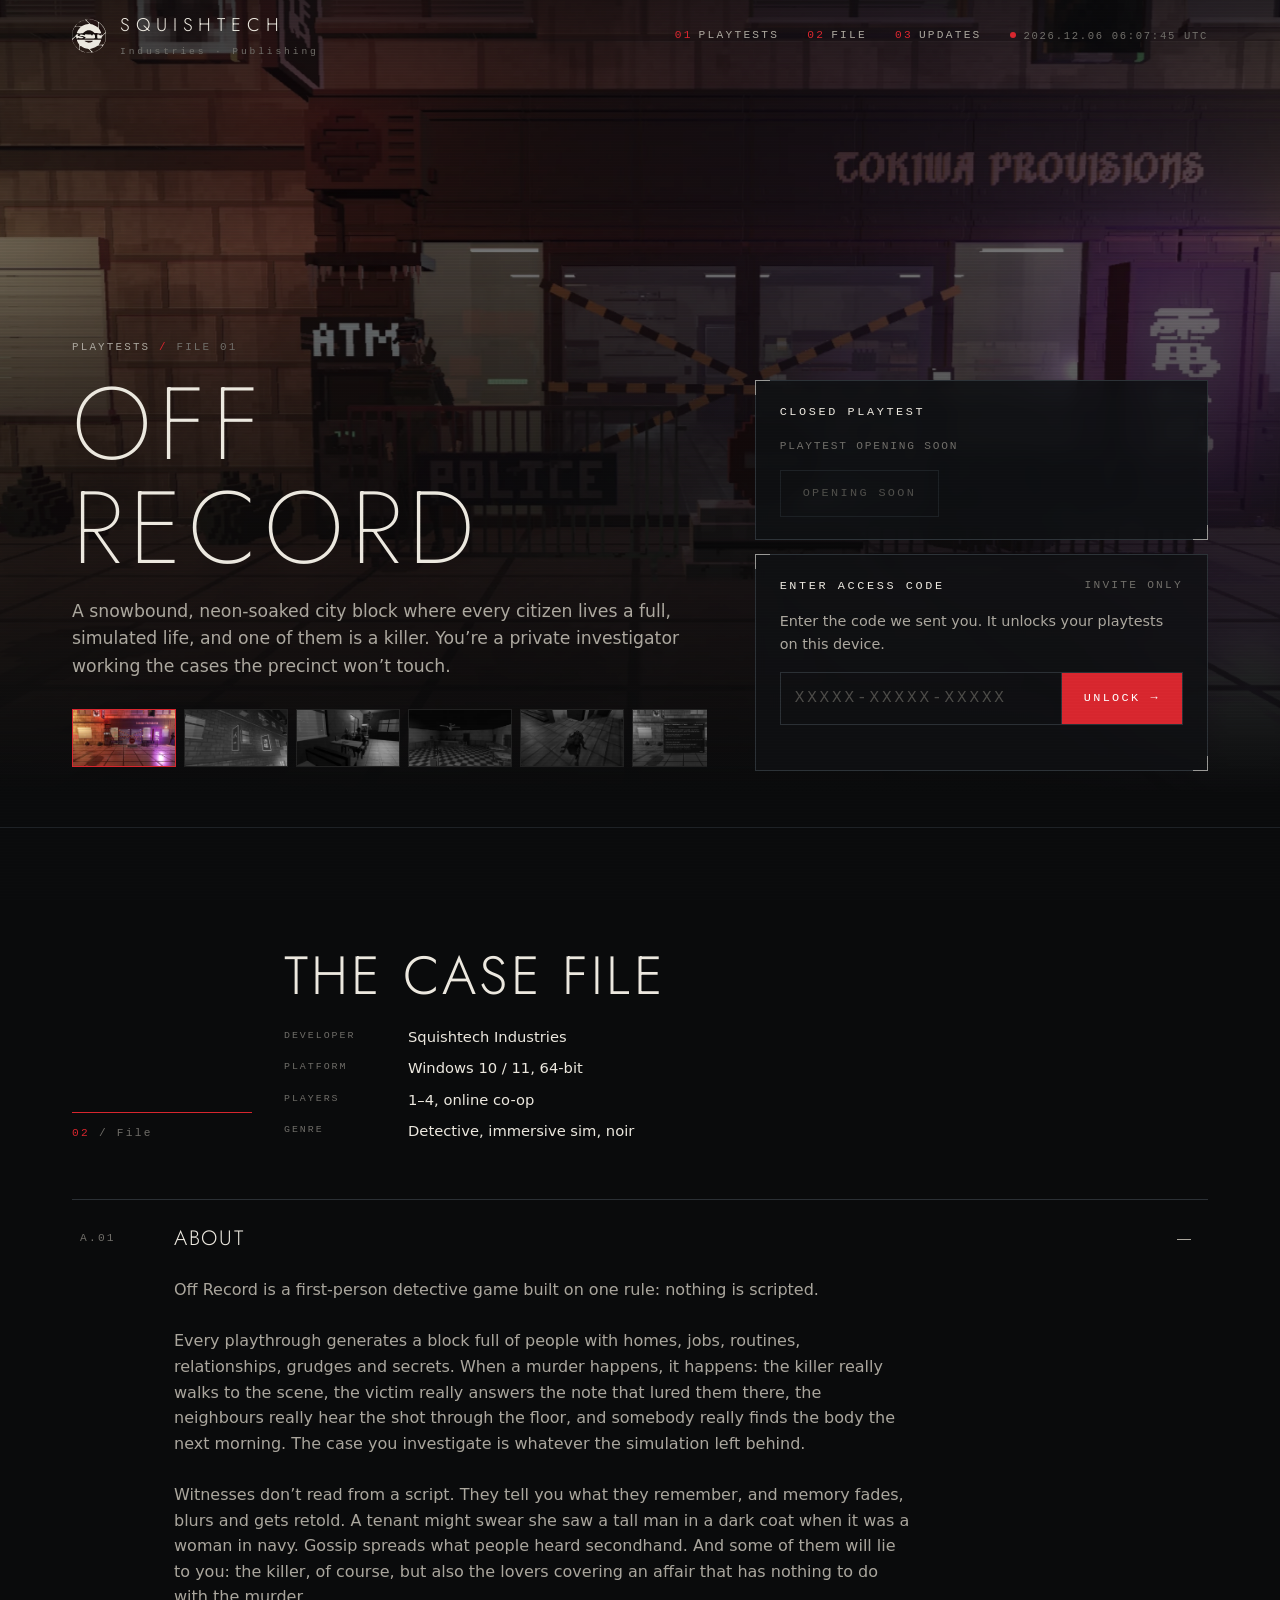
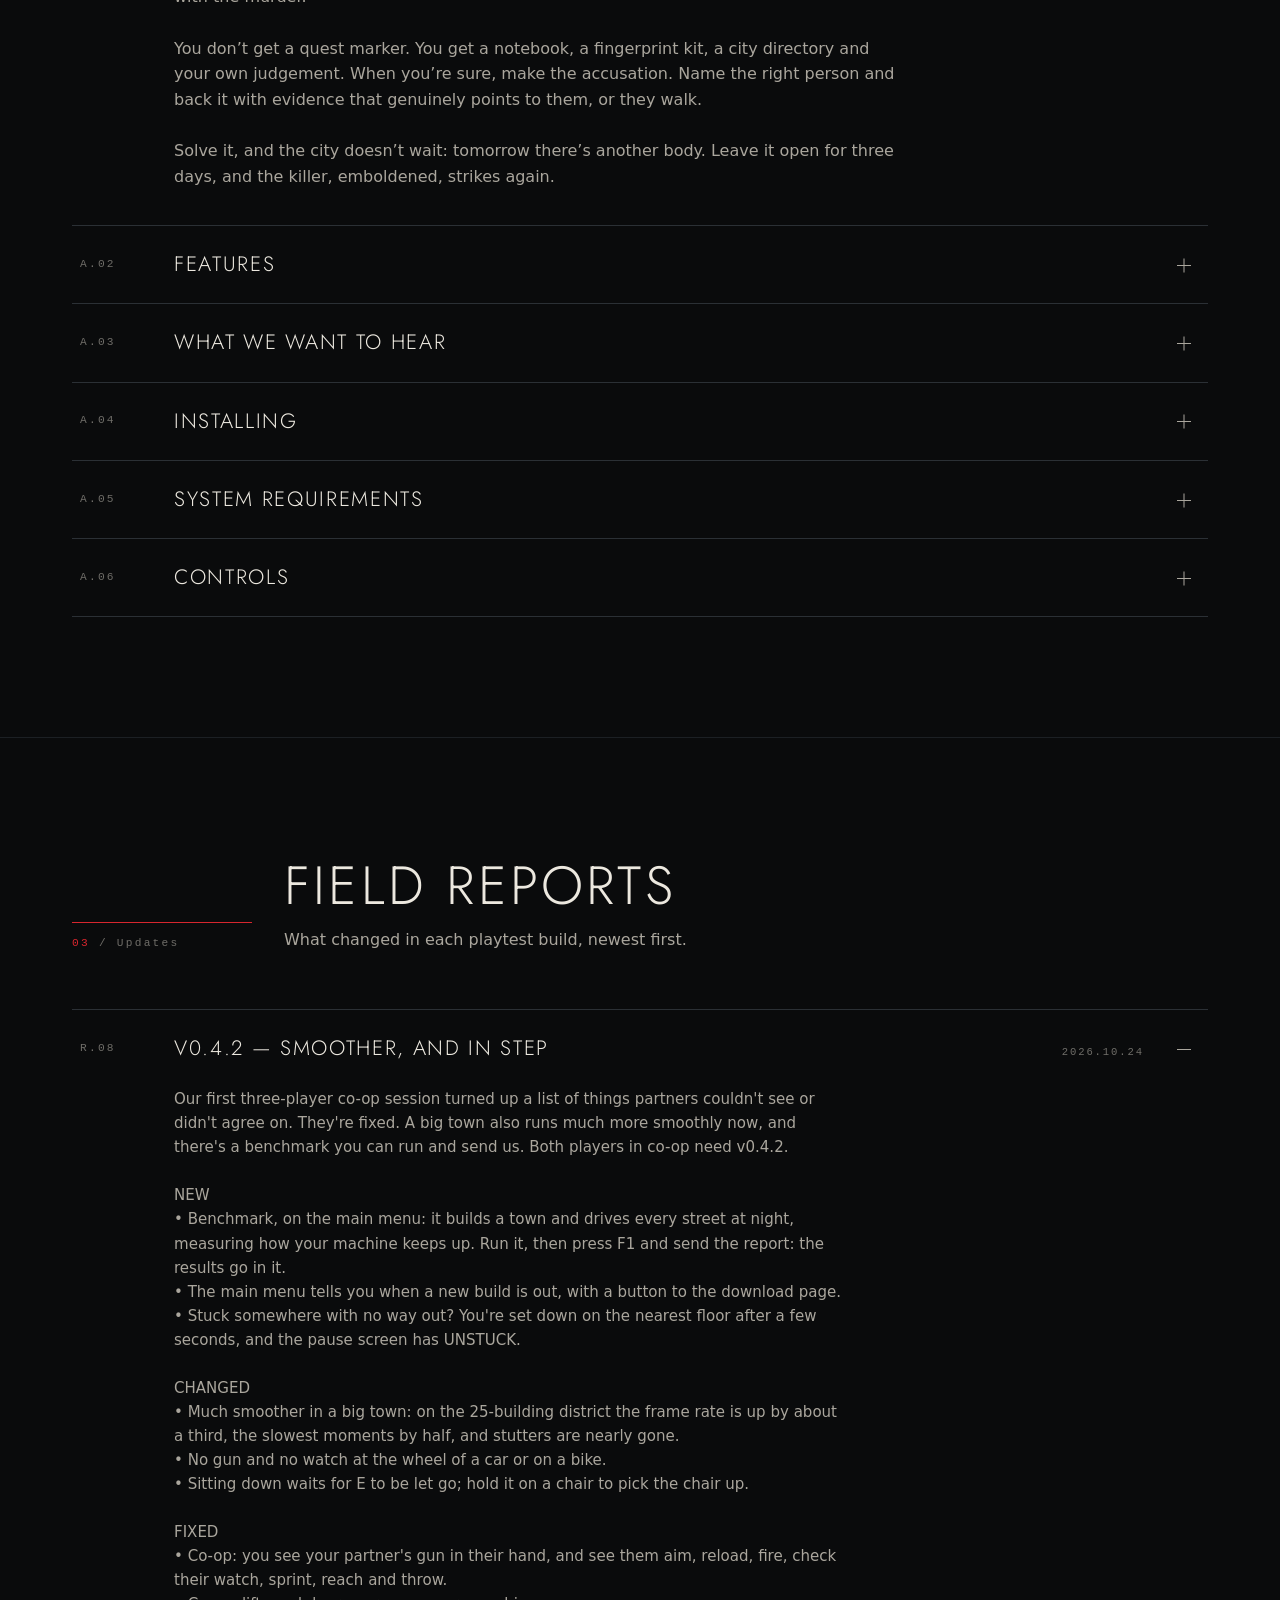
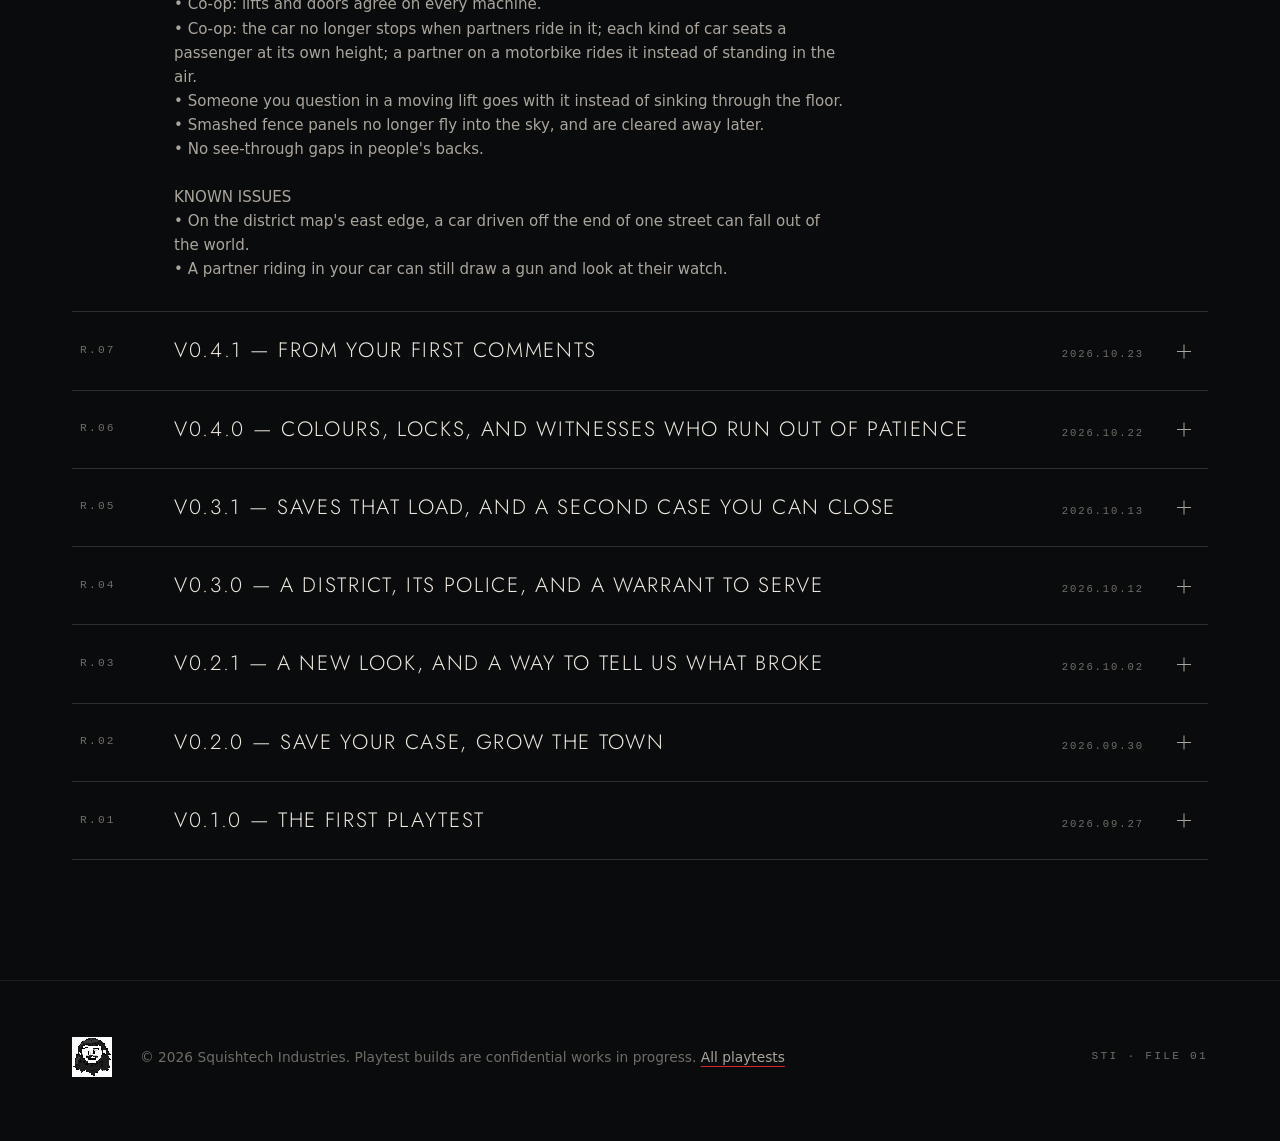
==== commit f7e2cee6: "New screenshots for four playtests, with a WebP import pipeline - tools/build_assets.py --import con" ====
--- a/games/offrecord/index.html
+++ b/games/offrecord/index.html
@@ -167,23 +167,21 @@
 (function () {
   const root = '../../';
   const reduce = matchMedia('(prefers-reduced-motion: reduce)').matches;
-  const shots = ((window.SQT_SCREENSHOTS || {}).offrecord || []).map(p => root + p);
+  const shots = ((window.SQT_SCREENSHOTS || {}).offrecord || []).map(s => ({ src: root + s.src, thumb: root + s.thumb, title: s.title }));
   const bg = document.getElementById('heroBg');
   const strip = document.getElementById('filmstrip');
   const url = u => 'url(' + JSON.stringify(u) + ')';
-  let current = Math.max(0, shots.findIndex(s => /streets/i.test(s)));
   function show(i) {
-    current = i;
-    if (shots[i]) bg.style.backgroundImage = url(shots[i]);
+    if (shots[i]) { bg.style.backgroundImage = url(shots[i].src); bg.setAttribute('aria-label', 'Off Record: ' + shots[i].title); }
     strip.querySelectorAll('button').forEach((b, j) => b.setAttribute('aria-current', String(i === j)));
   }
-  shots.forEach((u, i) => {
+  shots.forEach((s, i) => {
     const b = document.createElement('button');
-    b.type = 'button'; b.style.backgroundImage = url(u); b.setAttribute('aria-label', 'Show screenshot ' + (i + 1));
+    b.type = 'button'; b.style.backgroundImage = url(s.thumb); b.setAttribute('aria-label', s.title || 'Screenshot ' + (i + 1)); b.title = s.title;
     b.addEventListener('click', () => show(i));
     strip.append(b);
   });
-  show(current);
+  show(0);
   if (!reduce) addEventListener('scroll', () => { bg.style.transform = `translateY(${scrollY * 0.25}px) scale(1.04)`; }, { passive: true });
 
   // field reports: each a fold, the newest open
--- a/site/site.css
+++ b/site/site.css
@@ -180,6 +180,10 @@
 .dossier .art .reticle::before, .dossier .art .reticle::after { content: ""; position: absolute; width: 18px; height: 18px; border: 1px solid var(--paper); opacity: .7; }
 .dossier .art .reticle::before { right: 0; top: 0; border-left: 0; border-bottom: 0; }
 .dossier .art .reticle::after { left: 0; bottom: 0; border-right: 0; border-top: 0; }
+.dossier .art .caption { position: absolute; left: 14px; bottom: 12px; font-family: var(--mono); font-size: .62rem; letter-spacing: .2em; text-transform: uppercase; color: var(--paper); background: #0a0b0cb3; padding: 3px 7px; }
+.contact { display: grid; grid-template-columns: repeat(auto-fill, minmax(64px, 1fr)); gap: 6px; margin-top: 8px; }
+.contact button { aspect-ratio: 16/9; padding: 0; border: 1px solid var(--line); background: var(--panel) center/cover no-repeat; cursor: pointer; filter: grayscale(1) brightness(.6); transition: filter .35s, border-color .35s; }
+.contact button:hover, .contact button[aria-current="true"] { filter: none; border-color: var(--signal); }
 .dossier .brief { display: flex; flex-direction: column; gap: 18px; }
 .dossier .brief .tagline { font-size: 1.08rem; color: var(--paper); margin: 0; }
 .chips { display: flex; flex-wrap: wrap; gap: 6px; }
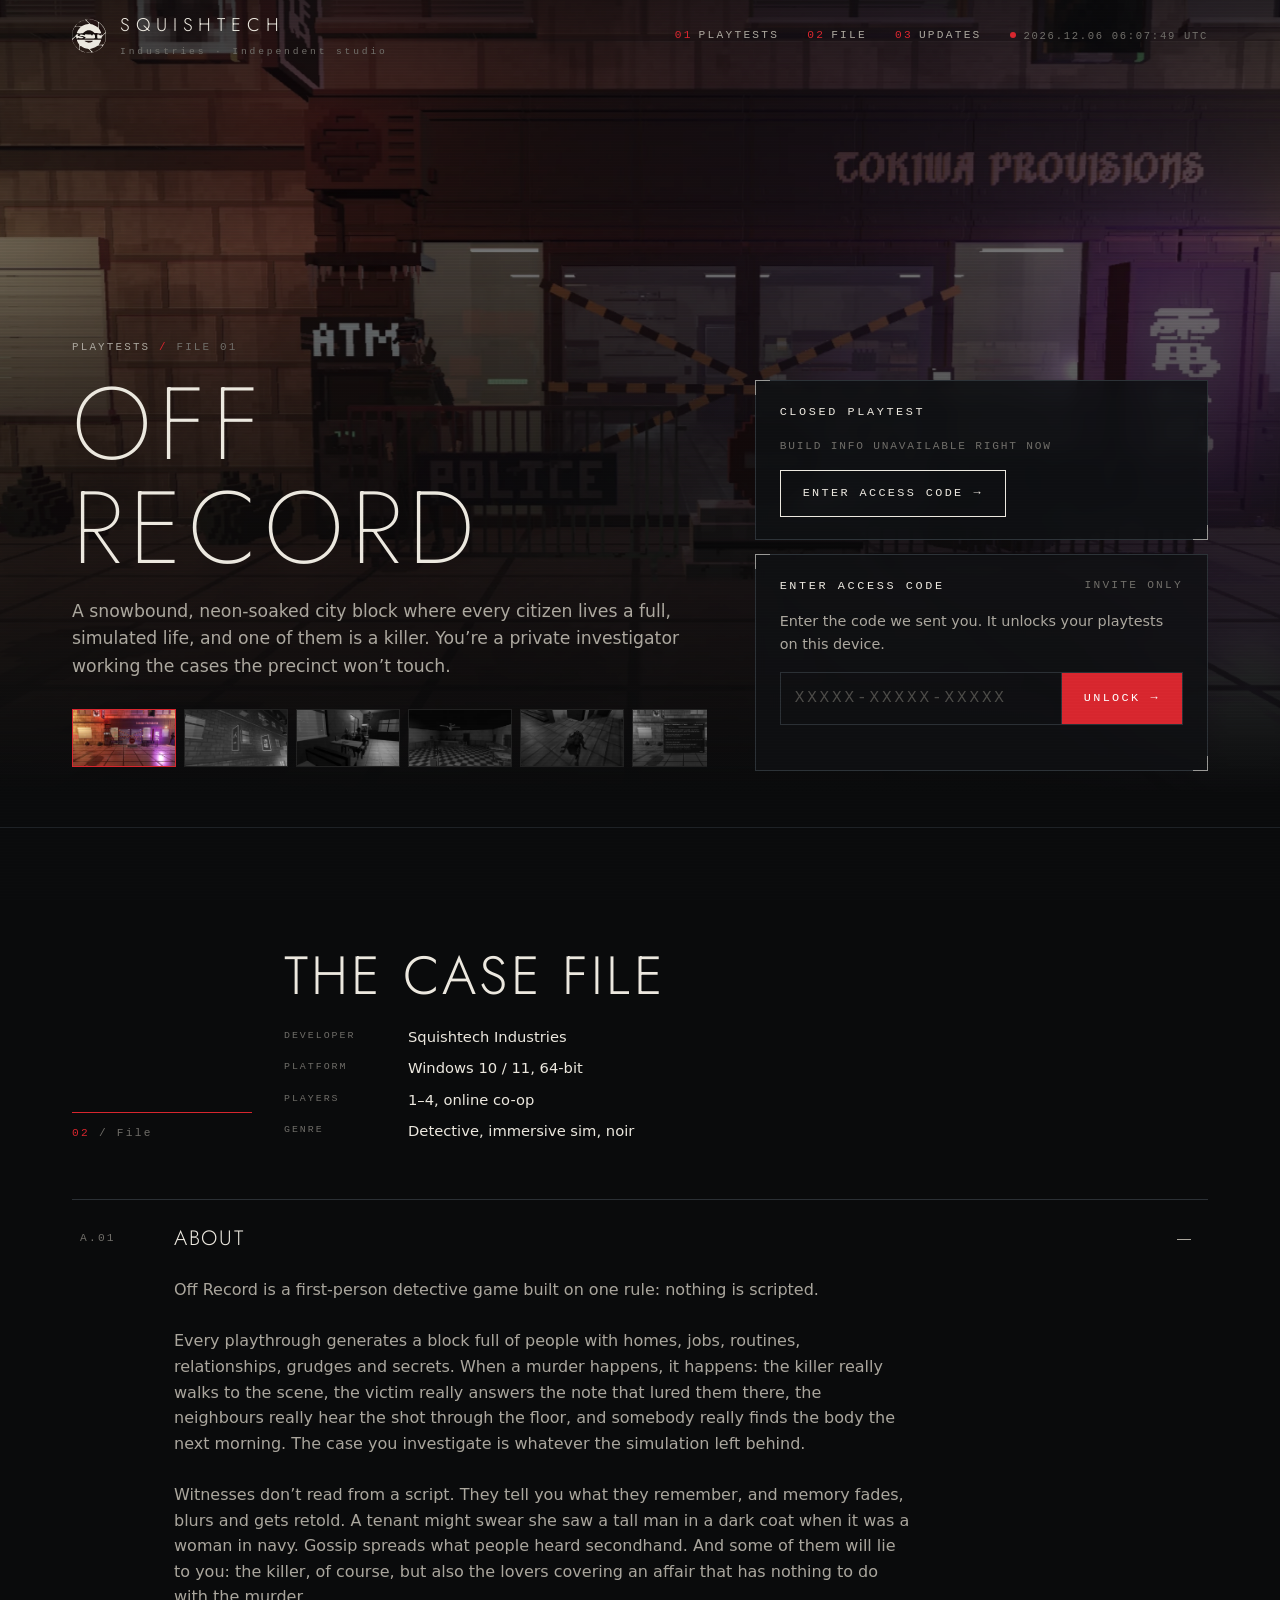
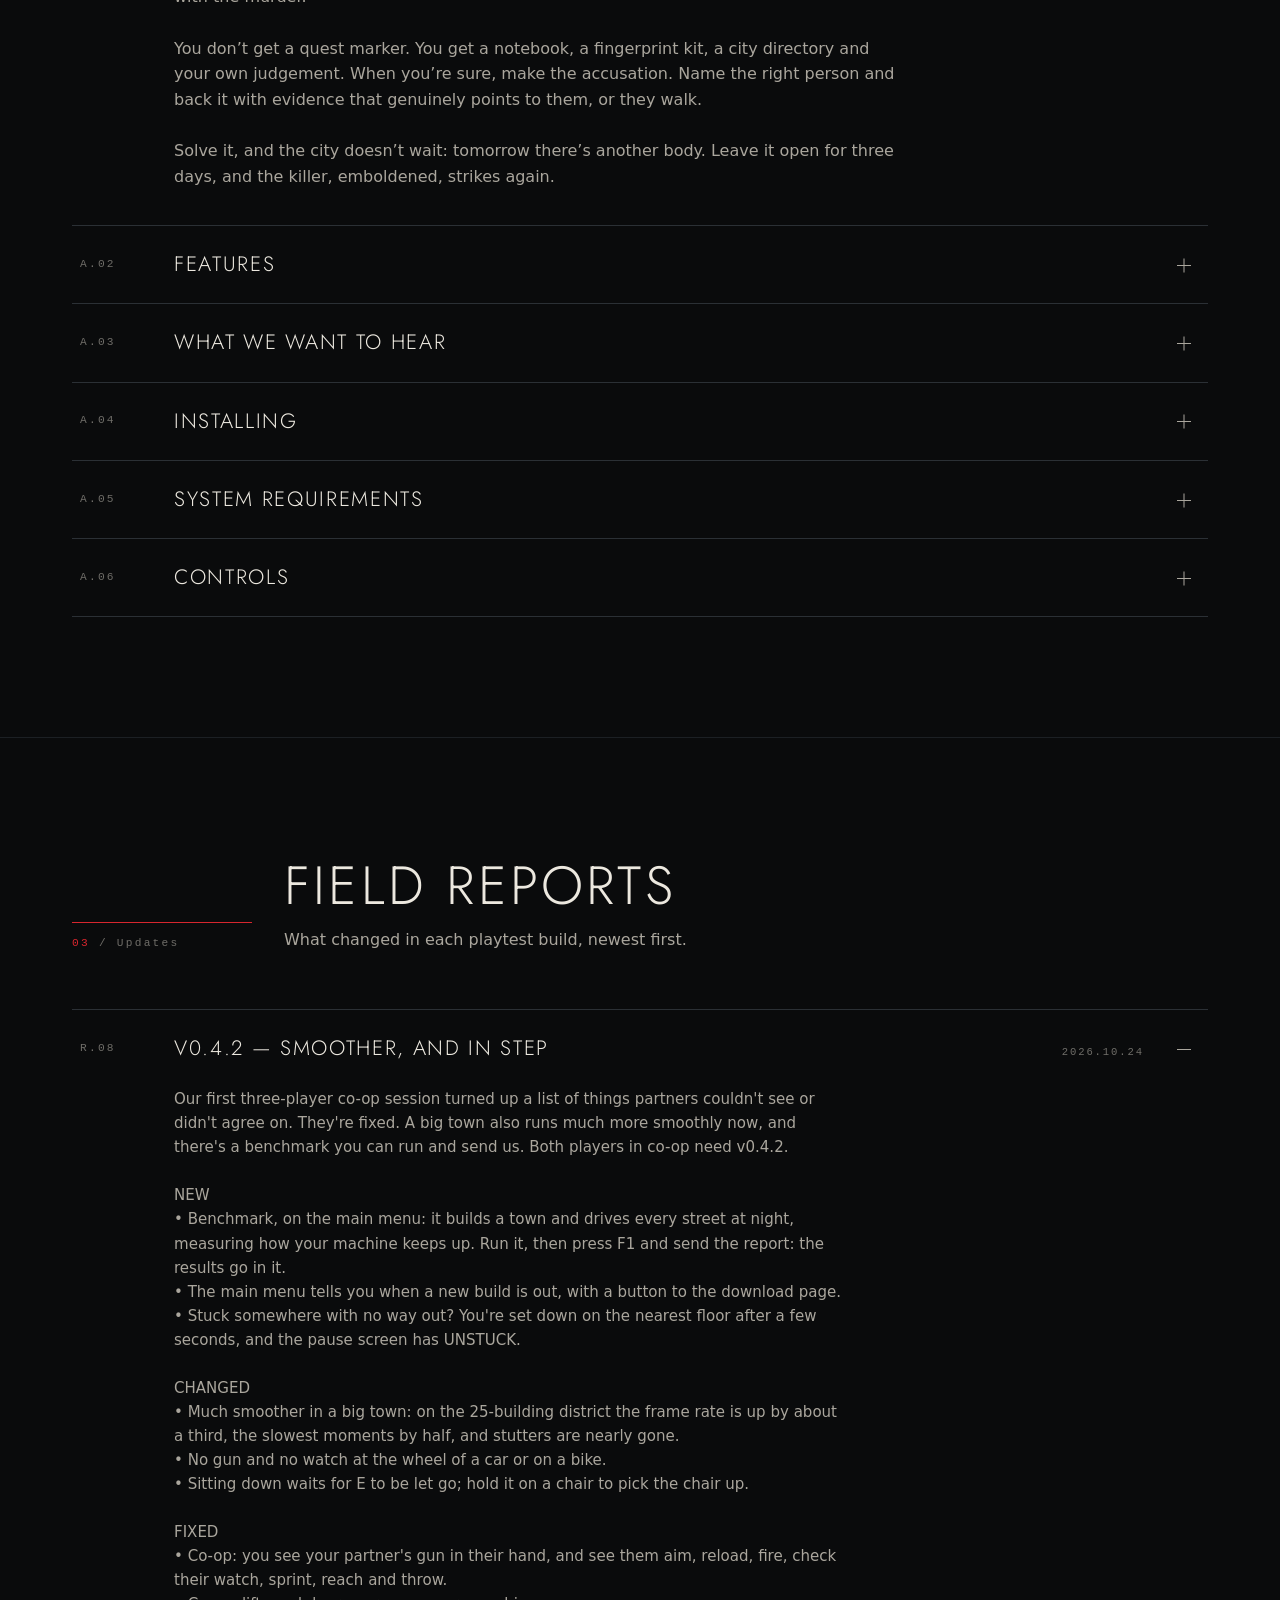
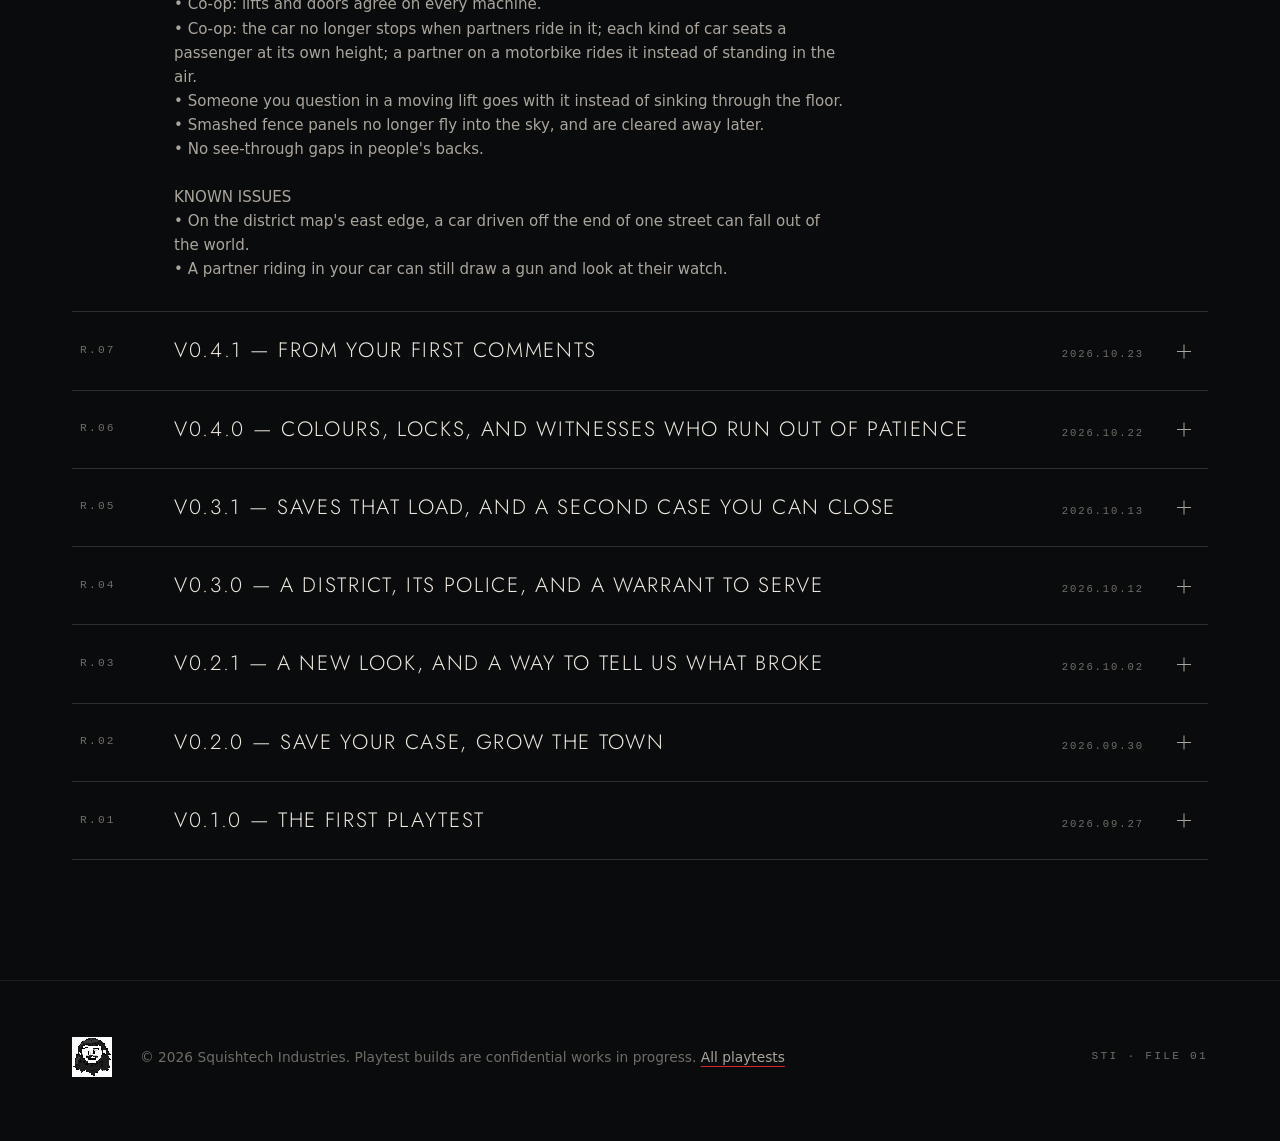
==== commit a2a0ba83: "Describe STI as an independent studio, not a publisher Squishtech Industries makes only its own game" ====
--- a/games/offrecord/index.html
+++ b/games/offrecord/index.html
@@ -17,9 +17,9 @@
 <body data-root="../../">
 <header class="site-head">
   <div class="shell">
-    <a class="wordmark" href="../../" aria-label="Squishtech Industries Publishing, home">
+    <a class="wordmark" href="../../" aria-label="Squishtech Industries, home">
       <img src="../../site/brand/sti-logo.svg" alt="">
-      <div><span class="name">Squishtech</span><span class="sub">Industries · Publishing</span></div>
+      <div><span class="name">Squishtech</span><span class="sub">Industries · Independent studio</span></div>
     </a>
     <nav class="site-nav" aria-label="Main">
       <a href="../../#playtests"><span>01</span>Playtests</a>
--- a/site/site.css
+++ b/site/site.css
@@ -1,4 +1,4 @@
-/* Squishtech Industries Publishing — ink, paper, one signal red. Hairline frames that unfold. */
+/* Squishtech Industries — ink, paper, one signal red. Hairline frames that unfold. */
 
 /* Jost (SIL Open Font License 1.1; see fonts/OFL.txt), latin subset, self-hosted. */
 @font-face { font-family: "Jost"; src: url("fonts/jost-latin-200-normal.woff2") format("woff2"); font-weight: 200; font-display: swap; }
